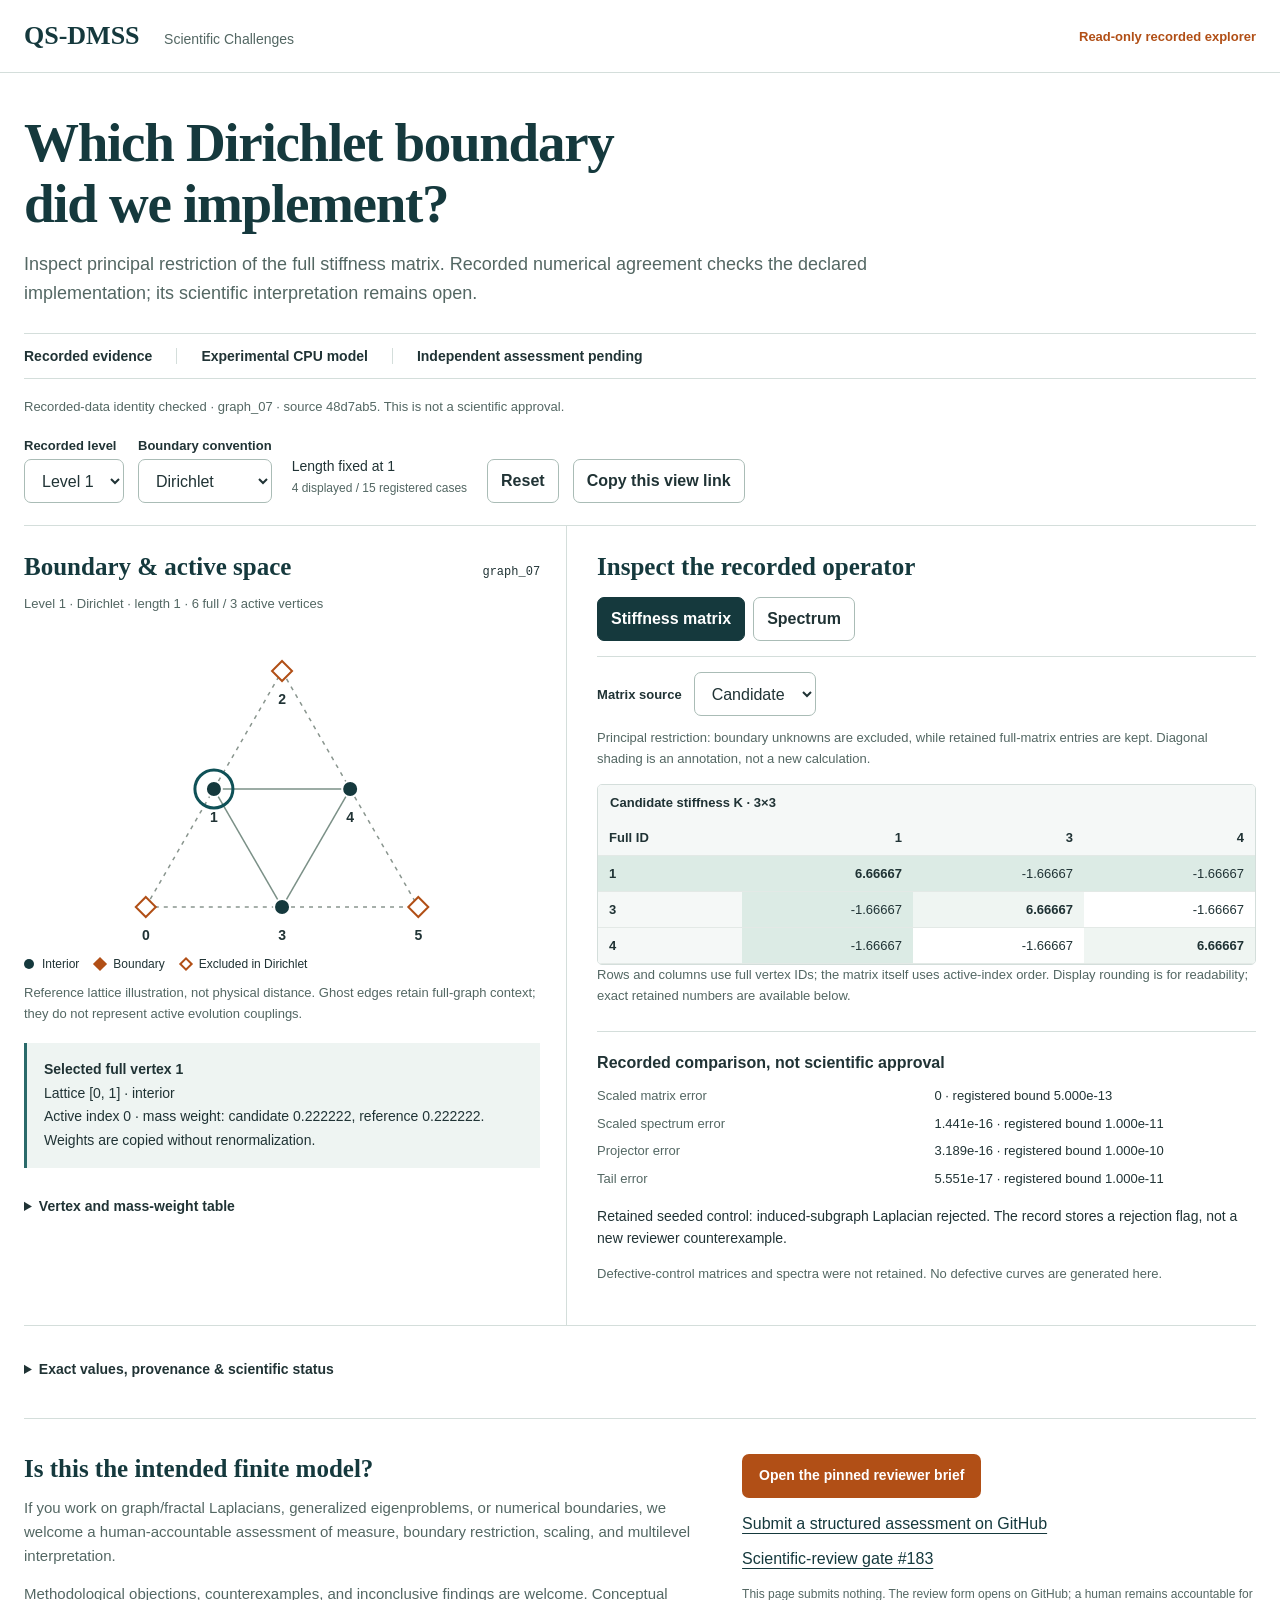
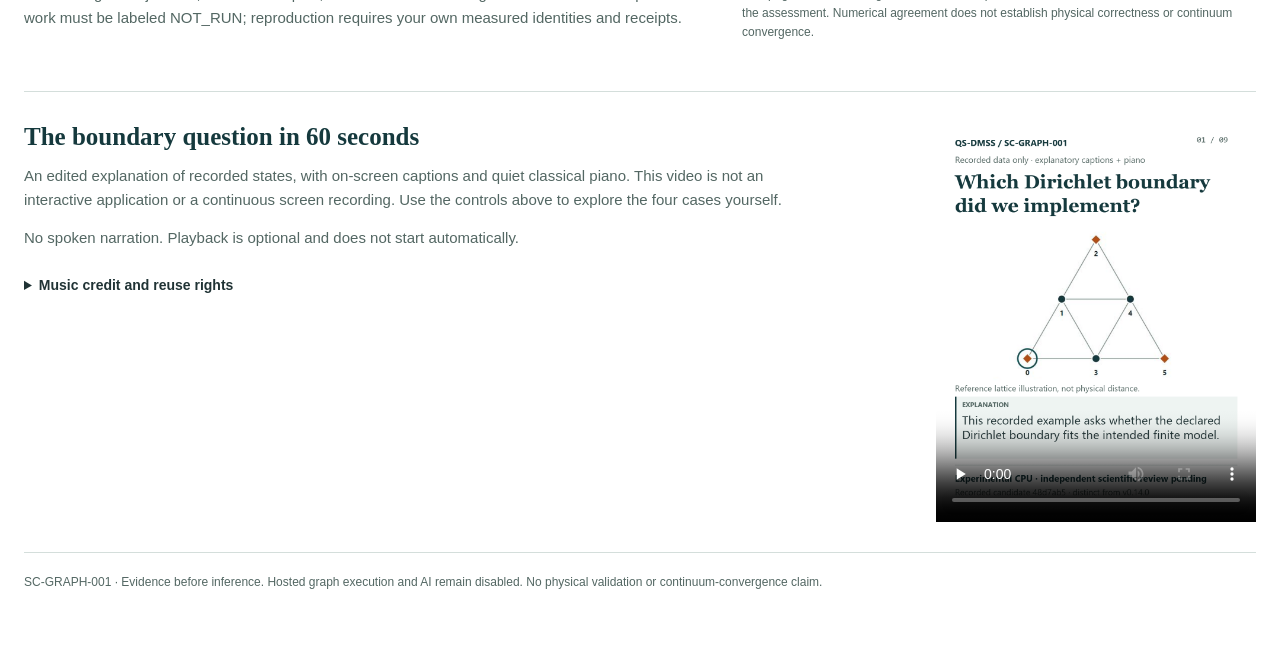
==== site/challenges/sc-graph-001/index.html @ 5e094782 "feat(studio): add recorded SC-GRAPH-001 reviewer explorer" ====
<!doctype html>
<html lang="en">
  <head>
    <meta charset="utf-8" />
    <meta name="viewport" content="width=device-width, initial-scale=1" />
    <meta name="robots" content="index, follow, max-image-preview:large" />
    <meta
      name="description"
      content="Explore four recorded graph-boundary cases for SC-GRAPH-001. Inspect active vertices, stiffness matrices and spectra. Independent scientific review is pending."
    />
    <link
      rel="canonical"
      href="https://qs-dmss.studio/challenges/sc-graph-001/"
    />
    <link rel="icon" href="../../favicon.svg" type="image/svg+xml" />
    <meta property="og:type" content="website" />
    <meta property="og:site_name" content="QS-DMSS Studio" />
    <meta
      property="og:title"
      content="Which Dirichlet boundary did we implement?"
    />
    <meta
      property="og:description"
      content="Inspect four recorded SC-GRAPH-001 cases and assess the declared finite model. Independent scientific review pending; no physical-validation claim."
    />
    <meta
      property="og:url"
      content="https://qs-dmss.studio/challenges/sc-graph-001/"
    />
    <meta
      property="og:image"
      content="https://qs-dmss.studio/challenges/sc-graph-001/social-card-v1.png"
    />
    <meta property="og:image:width" content="1200" />
    <meta property="og:image:height" content="630" />
    <meta property="og:image:type" content="image/png" />
    <meta
      property="og:image:alt"
      content="SC-GRAPH-001: Which Dirichlet boundary did we implement? A recorded level-1 graph shows three active interior vertices and three excluded boundary vertices. Independent scientific review pending."
    />
    <meta name="twitter:card" content="summary_large_image" />
    <meta
      name="twitter:title"
      content="Which Dirichlet boundary did we implement?"
    />
    <meta
      name="twitter:description"
      content="Four recorded graph-boundary cases. Frozen candidate evidence, not a new v0.14.0 calculation. Independent scientific review pending."
    />
    <meta
      name="twitter:image"
      content="https://qs-dmss.studio/challenges/sc-graph-001/social-card-v1.png"
    />
    <title>SC-GRAPH-001 · Recorded boundary explorer</title>
    <link rel="stylesheet" href="styles.css" />
    <script type="module" src="app.mjs"></script>
  </head>
  <body>
    <a class="skip" href="#main">Skip to evidence</a>
    <header>
      <a class="brand" href="../../#scientific-challenges"
        >QS-DMSS <span>Scientific Challenges</span></a
      ><span class="local-note">Read-only recorded explorer</span>
    </header>
    <main id="main">
      <section class="intro" aria-labelledby="title">
        <h1 id="title">
          Which Dirichlet boundary<br class="desktop-break" />
          did we implement?
        </h1>
        <p>
          Inspect principal restriction of the full stiffness matrix. Recorded
          numerical agreement checks the declared implementation; its scientific
          interpretation remains open.
        </p>
        <div class="truth-strip">
          <span>Recorded evidence</span><span>Experimental CPU model</span
          ><span>Independent assessment pending</span>
        </div>
      </section>
      <p id="load-status" role="status" class="status">
        Checking the recorded-data identity…
      </p>
      <p id="view-link-output" class="small" hidden>
        Selected recorded view: <a id="view-link"></a>
      </p>
      <section
        id="unavailable"
        class="unavailable"
        hidden
        aria-labelledby="unavailable-title"
      >
        <h2 id="unavailable-title">Recorded view unavailable</h2>
        <p id="unavailable-reason"></p>
        <button id="retry" type="button">Retry recorded data</button
        ><button id="invalid-reset" type="button">Reset recorded view</button>
        <p>
          No scientific success or approval is inferred from this state. The
          reviewer brief remains available below.
        </p>
      </section>
      <section
        id="explorer"
        hidden
        aria-label="Four-case recorded boundary explorer"
      >
        <div class="controls">
          <div>
            <label for="level">Recorded level</label
            ><select id="level">
              <option value="1">Level 1</option>
              <option value="2">Level 2</option>
            </select>
          </div>
          <div>
            <label for="boundary">Boundary convention</label
            ><select id="boundary">
              <option value="dirichlet">Dirichlet</option>
              <option value="neumann">Neumann</option>
            </select>
          </div>
          <span class="fixed"
            >Length fixed at 1<br /><small
              >4 displayed / 15 registered cases</small
            ></span
          >
          <button id="reset" type="button">Reset</button
          ><button id="copy" type="button">Copy this view link</button>
          <button id="show-graph" class="mobile-only" type="button">
            View selected graph
          </button>
          <p id="mobile-case-summary" class="mobile-only small"></p>
        </div>
        <div class="workbench">
          <section class="graph-panel" aria-labelledby="graph-heading">
            <div class="section-head">
              <h2 id="graph-heading">Boundary &amp; active space</h2>
              <span id="case-id" class="mono"></span>
            </div>
            <p id="case-summary" class="small"></p>
            <div
              id="graph"
              class="graph"
              aria-label="Recorded reference graph"
            ></div>
            <div class="key">
              <span><i class="circle"></i> Interior</span
              ><span><i class="diamond"></i> Boundary</span
              ><span><i class="excluded"></i> Excluded in Dirichlet</span>
            </div>
            <p class="small">
              Reference lattice illustration, not physical distance. Ghost edges
              retain full-graph context; they do not represent active evolution
              couplings.
            </p>
            <div id="node-detail" class="node-detail" aria-live="polite"></div>
            <details>
              <summary>Vertex and mass-weight table</summary>
              <div id="vertices-table" class="scroll-table"></div>
            </details>
          </section>
          <section class="evidence-panel" aria-labelledby="evidence-heading">
            <h2 id="evidence-heading">Inspect the recorded operator</h2>
            <div class="tabs" aria-label="Evidence view">
              <button id="matrix-tab" type="button" aria-pressed="true">
                Stiffness matrix</button
              ><button id="spectrum-tab" type="button" aria-pressed="false">
                Spectrum
              </button>
            </div>
            <div id="matrix-view">
              <div class="matrix-tools">
                <label for="matrix-source">Matrix source</label
                ><select id="matrix-source">
                  <option value="candidate">Candidate</option>
                  <option value="reference">Reference</option>
                </select>
              </div>
              <p id="matrix-note" class="small"></p>
              <div
                id="matrix"
                class="scroll-table"
                tabindex="0"
                aria-label="Scrollable recorded stiffness matrix"
              ></div>
              <p class="small">
                Rows and columns use full vertex IDs; the matrix itself uses
                active-index order. Display rounding is for readability; exact
                retained numbers are available below.
              </p>
            </div>
            <div id="spectrum-view" hidden>
              <p class="small">
                Generalized eigenvalues under the declared model convention.
                Ordered indices are not physical mode identities across levels.
              </p>
              <div id="spectrum"></div>
              <div id="spectrum-table" class="scroll-table"></div>
            </div>
            <div class="recorded-comparison">
              <h3>Recorded comparison, not scientific approval</h3>
              <dl id="errors"></dl>
              <p id="control-note"></p>
              <p class="small">
                Defective-control matrices and spectra were not retained. No
                defective curves are generated here.
              </p>
            </div>
          </section>
        </div>
        <details class="provenance">
          <summary>Exact values, provenance &amp; scientific status</summary>
          <p>
            This presentation copies four records from the frozen candidate, not
            the published v0.14.0 wheel. No new solver, reference, control,
            projector or tail calculation is performed.
          </p>
          <p>
            Candidate and reference evidence originated in the same AI-assisted
            maintainer workflow. Cross-tool agreement is evidence within the
            declared scope, not an independent human scientific assessment.
          </p>
          <dl>
            <dt>Frozen candidate</dt>
            <dd class="mono">48d7ab5d10da189caddbcad1dd6622e58d204940</dd>
            <dt>Scientific status</dt>
            <dd>NOT_ESTABLISHED</dd>
            <dt>Independent review / human disposition</dt>
            <dd>PENDING / PENDING</dd>
            <dt>Numerical evidence</dt>
            <dd>
              NOT_FALSIFIED_WITHIN_SCOPE, within the registered claim only
            </dd>
          </dl>
          <p id="data-source"></p>
          <p>
            <a href="data.json" target="_blank" rel="noopener"
              >Exact presentation data</a
            >
            ·
            <a href="manifest.json" target="_blank" rel="noopener"
              >Presentation provenance manifest</a
            >
          </p>
          <pre id="case-pointers"></pre>
        </details>
      </section>
      <section class="reviewer" aria-labelledby="reviewer-heading">
        <div>
          <h2 id="reviewer-heading">Is this the intended finite model?</h2>
          <p>
            If you work on graph/fractal Laplacians, generalized eigenproblems,
            or numerical boundaries, we welcome a human-accountable assessment
            of measure, boundary restriction, scaling, and multilevel
            interpretation.
          </p>
          <p>
            Methodological objections, counterexamples, and inconclusive
            findings are welcome. Conceptual work must be labeled NOT_RUN;
            reproduction requires your own measured identities and receipts.
          </p>
        </div>
        <div class="review-actions">
          <a
            class="primary-link"
            href="https://github.com/AI-Bio-Synergy-Holdings-LLC/QS-DMSS/blob/2a4c3aaec0893a2e9fcbb3137af97059c203c102/docs/sc-graph-001-reviewer-handoff.md"
            target="_blank"
            rel="noopener"
            >Open the pinned reviewer brief</a
          ><a
            href="https://github.com/AI-Bio-Synergy-Holdings-LLC/QS-DMSS/issues/new?template=scientific_review.yml"
            target="_blank"
            rel="noopener"
            >Submit a structured assessment on GitHub</a
          ><a
            href="https://github.com/AI-Bio-Synergy-Holdings-LLC/QS-DMSS/issues/183"
            target="_blank"
            rel="noopener"
            >Scientific-review gate #183</a
          >
          <p class="small">
            This page submits nothing. The review form opens on GitHub; a human
            remains accountable for the assessment. Numerical agreement does not
            establish physical correctness or continuum convergence.
          </p>
        </div>
      </section>
      <section class="demonstration" aria-labelledby="demonstration-heading">
        <div>
          <h2 id="demonstration-heading">
            The boundary question in 60 seconds
          </h2>
          <p>
            An edited explanation of recorded states, with on-screen captions
            and quiet classical piano. This video is not an interactive
            application or a continuous screen recording. Use the controls above
            to explore the four cases yourself.
          </p>
          <p>
            No spoken narration. Playback is optional and does not start
            automatically.
          </p>
          <details>
            <summary>Music credit and reuse rights</summary>
            <p>
              J.S. Bach, Aria from Goldberg Variations BWV 988, performed by
              Kimiko Ishizaka, Open Goldberg Variations (2012). Recording
              dedicated under CC0 1.0. Excerpted, level-adjusted and faded. No
              endorsement implied.
            </p>
            <p>
              <a
                href="https://opengoldbergvariations.org/"
                target="_blank"
                rel="noopener"
                >Publisher's release statement</a
              >
              ·
              <a
                href="https://commons.wikimedia.org/w/index.php?title=File:Goldberg_Variations_01_Aria.ogg&amp;oldid=1090765086"
                target="_blank"
                rel="noopener"
                >Pinned recording and rights record</a
              >
              ·
              <a
                href="https://creativecommons.org/publicdomain/zero/1.0/"
                target="_blank"
                rel="noopener"
                >CC0 terms</a
              >
            </p>
            <p>
              <a href="media-provenance.json">Media provenance and hashes</a>
            </p>
          </details>
        </div>
        <video
          controls
          playsinline
          preload="none"
          poster="video-poster.png"
          width="1080"
          height="1350"
          aria-label="60-second recorded boundary explanation with captions and optional piano"
        >
          <source src="boundary-explanation-v2.mp4" type="video/mp4" />
          <track
            kind="captions"
            src="explanations.vtt"
            srclang="en"
            label="English explanations"
          />
          Your browser cannot play this video.
          <a href="transcript.txt">Read the text explanation</a>.
        </video>
      </section>
      <footer>
        SC-GRAPH-001 · Evidence before inference. Hosted graph execution and AI
        remain disabled. No physical validation or continuum-convergence claim.
      </footer>
      <noscript
        ><p>
          JavaScript is disabled. No recorded view is inferred to have loaded.
          Use the pinned reviewer brief for the frozen evidence and reproduction
          instructions.
        </p></noscript
      >
    </main>
  </body>
</html>
---- site/challenges/sc-graph-001/styles.css ----
:root {
  --text: #203335;
  --muted: #536763;
  --teal: #15393d;
  --accent: #2a6a6a;
  --copper: #b14f16;
  --line: #d4dedb;
  --soft: #eef4f2;
  --focus: #0f5157;
  font-family: "Segoe UI", Arial, sans-serif;
  color: var(--text);
  background: #fff;
  font-size: 16px;
}
* {
  box-sizing: border-box;
}
[hidden] {
  display: none !important;
}
body {
  margin: 0;
}
button,
select {
  font: inherit;
  color: inherit;
}
button,
select,
a {
  touch-action: manipulation;
}
button,
select {
  min-height: 44px;
  border: 1px solid #aabcb6;
  border-radius: 7px;
  background: #fff;
  padding: 9px 13px;
}
button {
  cursor: pointer;
  font-weight: 600;
}
button:hover {
  background: var(--soft);
}
a {
  color: var(--teal);
  text-underline-offset: 4px;
}
button:focus-visible,
select:focus-visible,
a:focus-visible,
summary:focus-visible,
[tabindex]:focus-visible {
  outline: 3px solid var(--focus);
  outline-offset: 4px;
}
.skip {
  position: absolute;
  left: 16px;
  top: -90px;
  background: #fff;
  padding: 14px;
  z-index: 10;
}
.skip:focus {
  top: 10px;
}
header {
  padding: 21px max(24px, calc((100vw - 1280px) / 2));
  display: flex;
  gap: 20px;
  align-items: center;
  justify-content: space-between;
  border-bottom: 1px solid var(--line);
}
.brand {
  font-family: Georgia, serif;
  font-size: 26px;
  font-weight: 600;
}
.brand span {
  font:
    14px "Segoe UI",
    sans-serif;
  padding-left: 18px;
  color: var(--muted);
}
.local-note {
  font-size: 13px;
  color: var(--copper);
  font-weight: 650;
}
main {
  max-width: 1280px;
  margin: auto;
  padding: 40px 24px;
}
h1,
h2 {
  font-family: Georgia, "Times New Roman", serif;
  color: var(--teal);
}
h1 {
  font-size: clamp(33px, 4.3vw, 57px);
  line-height: 1.1;
  letter-spacing: -1.3px;
  margin: 0 0 16px;
}
h2 {
  font-size: 25px;
  line-height: 1.2;
  margin: 0 0 12px;
}
h3 {
  font-size: 16px;
  line-height: 1.4;
  margin: 0 0 12px;
}
p {
  line-height: 1.6;
  margin: 0 0 14px;
}
.intro > p {
  max-width: 860px;
  color: var(--muted);
  font-size: 18px;
}
.truth-strip {
  display: flex;
  flex-wrap: wrap;
  gap: 12px 24px;
  margin-top: 25px;
  padding: 14px 0;
  border-top: 1px solid var(--line);
  border-bottom: 1px solid var(--line);
  font-size: 14px;
  font-weight: 600;
}
.truth-strip span:not(:first-child) {
  border-left: 1px solid var(--line);
  padding-left: 24px;
}
.status {
  margin: 18px 0;
  font-size: 13px;
  color: var(--muted);
}
.controls {
  display: flex;
  align-items: end;
  gap: 14px;
  flex-wrap: wrap;
  padding: 3px 0 22px;
}
.controls > div {
  display: grid;
  gap: 6px;
}
label {
  font-size: 13px;
  font-weight: 600;
}
.fixed {
  font-size: 14px;
  line-height: 1.5;
  padding: 5px 6px;
}
.fixed small {
  font-size: 12px;
  color: var(--muted);
}
.workbench {
  display: grid;
  grid-template-columns: minmax(320px, 0.88fr) minmax(0, 1.12fr);
  border-top: 1px solid var(--line);
  border-bottom: 1px solid var(--line);
}
.graph-panel {
  padding: 26px 26px 26px 0;
  min-width: 0;
}
.evidence-panel {
  padding: 26px 0 26px 30px;
  border-left: 1px solid var(--line);
  min-width: 0;
}
.section-head {
  display: flex;
  gap: 12px;
  justify-content: space-between;
  align-items: baseline;
}
.mono,
pre {
  font-family: Consolas, "Courier New", monospace;
  font-size: 12px;
}
.small {
  font-size: 13px;
  color: var(--muted);
  line-height: 1.6;
}
.graph {
  width: 100%;
  min-height: 290px;
}
.graph svg {
  display: block;
  width: 100%;
  overflow: visible;
}
.edge {
  stroke: #7b9087;
  stroke-width: 1.5;
  vector-effect: non-scaling-stroke;
}
.edge.ghost {
  stroke-dasharray: 4 5;
  stroke: #89958e;
  opacity: 1;
}
.node {
  cursor: pointer;
}
.node .mark {
  fill: var(--teal);
  stroke: #fff;
  stroke-width: 2;
  vector-effect: non-scaling-stroke;
}
.node.boundary .mark {
  fill: var(--copper);
}
.node.excluded .mark {
  fill: #fff;
  stroke: var(--copper);
  stroke-width: 2;
}
.node .selection {
  fill: none;
  stroke: var(--focus);
  stroke-width: 3;
  opacity: 0;
  vector-effect: non-scaling-stroke;
}
.node.selected .selection,
.node:focus-visible .selection {
  opacity: 1;
}
.node text {
  font-size: 14px;
  font-weight: 650;
  fill: var(--text);
  text-anchor: middle;
}
.node .hit {
  fill: transparent;
  stroke: none;
}
.key {
  display: flex;
  flex-wrap: wrap;
  gap: 10px 16px;
  font-size: 12px;
  margin: 8px 0 12px;
}
.key span {
  display: flex;
  align-items: center;
  gap: 8px;
}
.key i {
  display: inline-block;
  width: 10px;
  height: 10px;
}
.key .circle {
  border-radius: 50%;
  background: var(--teal);
}
.key .diamond {
  background: var(--copper);
  transform: rotate(45deg);
}
.key .excluded {
  border: 2px solid var(--copper);
  transform: rotate(45deg);
}
.node-detail {
  background: var(--soft);
  padding: 15px 17px;
  border-left: 3px solid var(--accent);
  margin: 18px 0;
  font-size: 14px;
  line-height: 1.7;
}
.node-detail strong {
  display: block;
}
.tabs {
  display: flex;
  gap: 8px;
  border-bottom: 1px solid var(--line);
  padding-bottom: 15px;
  margin: 15px 0;
}
.tabs button[aria-pressed="true"] {
  background: var(--teal);
  color: #fff;
  border-color: var(--teal);
}
.matrix-tools {
  display: flex;
  align-items: center;
  gap: 12px;
  margin-bottom: 12px;
}
.scroll-table {
  max-width: 100%;
  overflow: auto;
  border: 1px solid var(--line);
  border-radius: 5px;
}
table {
  border-collapse: collapse;
  width: 100%;
  font-variant-numeric: tabular-nums;
  font-size: 13px;
}
caption {
  text-align: left;
  font-size: 13px;
  font-weight: 600;
  padding: 10px 12px;
  background: #f5f8f7;
}
th,
td {
  padding: 10px 11px;
  text-align: right;
  border-bottom: 1px solid #e3e9e6;
  white-space: nowrap;
}
th {
  font-weight: 650;
  background: #f5f8f7;
}
th:first-child,
td:first-child {
  text-align: left;
}
td.diagonal {
  background: #eff5f2;
  font-weight: 600;
}
td.selected-cell,
th.selected-cell {
  background: #dcebe5;
}
table.large {
  min-width: 750px;
}
details {
  margin-top: 15px;
}
summary {
  cursor: pointer;
  padding: 12px 0;
  font-weight: 600;
  font-size: 14px;
  min-height: 44px;
}
.recorded-comparison {
  margin-top: 24px;
  padding-top: 20px;
  border-top: 1px solid var(--line);
}
dl {
  margin: 0;
  display: grid;
  grid-template-columns: minmax(120px, 1fr) minmax(0, 1fr);
  gap: 8px 16px;
  font-size: 13px;
  line-height: 1.5;
}
dt {
  color: var(--muted);
}
dd {
  margin: 0;
  overflow-wrap: anywhere;
}
#errors dd {
  font-variant-numeric: tabular-nums;
}
#control-note {
  margin-top: 17px;
  font-size: 14px;
}
#spectrum svg {
  display: block;
  width: 100%;
}
.provenance {
  padding: 8px 0 25px;
  border-bottom: 1px solid var(--line);
}
.provenance p {
  font-size: 14px;
  max-width: 950px;
}
.provenance dl {
  margin: 14px 0;
}
.provenance pre {
  white-space: pre-wrap;
  overflow-wrap: anywhere;
  background: #f5f8f7;
  padding: 14px;
  line-height: 1.6;
}
.reviewer {
  display: grid;
  grid-template-columns: 1.3fr 1fr;
  gap: 50px;
  padding: 35px 0;
}
.reviewer p {
  font-size: 15px;
  color: var(--muted);
}
.review-actions {
  display: flex;
  flex-direction: column;
  align-items: start;
  gap: 17px;
}
.primary-link {
  background: var(--copper);
  color: #fff;
  border-radius: 7px;
  padding: 13px 17px;
  font-size: 14px;
  font-weight: 650;
  text-decoration: none;
  min-height: 44px;
}
.review-actions .small {
  font-size: 12px;
}
footer {
  font-size: 12px;
  line-height: 1.6;
  color: var(--muted);
  border-top: 1px solid var(--line);
  padding: 20px 0;
}
.unavailable {
  background: #fcf3ee;
  border-left: 4px solid var(--copper);
  padding: 22px;
}
.unavailable button {
  margin: 5px 8px 5px 0;
}
@media (max-width: 780px) {
  header {
    padding: 16px 20px;
  }
  .brand {
    font-size: 22px;
  }
  .brand span {
    display: none;
  }
  main {
    padding: 26px 20px;
  }
  .intro > p {
    font-size: 16px;
  }
  .desktop-break {
    display: none;
  }
  .truth-strip {
    gap: 8px 15px;
    font-size: 12px;
  }
  .truth-strip span:not(:first-child) {
    padding-left: 0;
    border-left: 0;
  }
  .controls {
    gap: 10px;
  }
  .controls > div {
    flex: 1 1 145px;
  }
  .controls select {
    width: 100%;
    max-width: 100%;
    font-size: 13px;
  }
  .fixed {
    flex: 1 1 150px;
    font-size: 13px;
  }
  .controls button {
    font-size: 13px;
  }
  .workbench {
    grid-template-columns: 1fr;
  }
  .graph-panel {
    padding: 23px 0;
  }
  .evidence-panel {
    padding: 23px 0;
    border-left: 0;
    border-top: 1px solid var(--line);
  }
  .graph {
    min-height: 260px;
  }
  .reviewer {
    grid-template-columns: 1fr;
    gap: 18px;
    padding-top: 27px;
  }
  .section-head {
    gap: 8px;
  }
  h2 {
    font-size: 23px;
  }
  dl {
    grid-template-columns: 1fr 1fr;
  }
  th,
  td {
    padding: 10px 8px;
  }
  .node text {
    font-size: 14px;
  }
  .provenance dl {
    grid-template-columns: 1fr;
  }
  .provenance dt {
    font-weight: 650;
  }
  .provenance dd {
    margin-bottom: 5px;
  }
}
@media (max-width: 380px) {
  main {
    padding-left: 16px;
    padding-right: 16px;
  }
  .local-note {
    font-size: 11px;
  }
  .tabs {
    gap: 6px;
  }
  .tabs button {
    font-size: 13px;
    padding: 9px 12px;
  }
  .controls {
    align-items: center;
  }
}
@media (max-width: 780px) {
  #explorer {
    display: flex;
    flex-direction: column;
  }
  .workbench {
    display: contents;
  }
  .graph-panel {
    order: 0;
    border-bottom: 1px solid var(--line);
  }
  .controls {
    order: 1;
    padding-top: 20px;
    border-bottom: 1px solid var(--line);
  }
  .evidence-panel {
    order: 2;
    border-top: 0;
  }
  .provenance {
    order: 3;
  }
  .intro > p {
    font-size: 15px;
  }
  .intro h1 {
    font-size: 32px;
  }
  .truth-strip {
    margin-top: 18px;
  }
  .graph-panel .small {
    margin-bottom: 8px;
  }
}
@media (prefers-reduced-motion: reduce) {
  *,
  *::before,
  *::after {
    scroll-behavior: auto !important;
    transition: none !important;
    animation: none !important;
  }
}
@media print {
  header,
  .controls,
  .tabs,
  .matrix-tools,
  .review-actions {
    display: none;
  }
  .workbench,
  .reviewer {
    display: block;
  }
  .evidence-panel {
    border: 0;
    padding: 20px 0;
  }
  .scroll-table {
    overflow: visible;
  }
  #explorer[hidden] {
    display: none;
  }
  details > * {
    display: block !important;
  }
  footer {
    color: #000;
  }
}
.brand {
  text-decoration: none;
}
.demonstration {
  display: grid;
  grid-template-columns: minmax(0, 1fr) minmax(0, 320px);
  gap: 40px;
  border-top: 1px solid var(--line);
  padding: 30px 0;
}
.demonstration p {
  max-width: 760px;
  font-size: 15px;
  color: var(--muted);
}
.demonstration video {
  display: block;
  width: 100%;
  height: auto;
  max-width: 320px;
  background: var(--soft);
}
.intro h1 {
  overflow-wrap: anywhere;
}
#data-source {
  overflow-wrap: anywhere;
}
#view-link-output {
  overflow-wrap: anywhere;
}
.mobile-only {
  display: none;
}
@media (max-width: 780px) {
  .mobile-only {
    display: block;
  }
  #mobile-case-summary {
    flex-basis: 100%;
    margin: 0;
  }
}
@media (max-width: 780px) {
  header {
    flex-wrap: wrap;
    gap: 8px;
  }
  .demonstration {
    grid-template-columns: 1fr;
    gap: 20px;
  }
  .demonstration video {
    justify-self: center;
  }
  .spectrum-axis {
    shape-rendering: crispEdges;
  }
  .controls > div {
    min-width: 0;
  }
}
@media print {
  .demonstration video {
    display: none;
  }
}
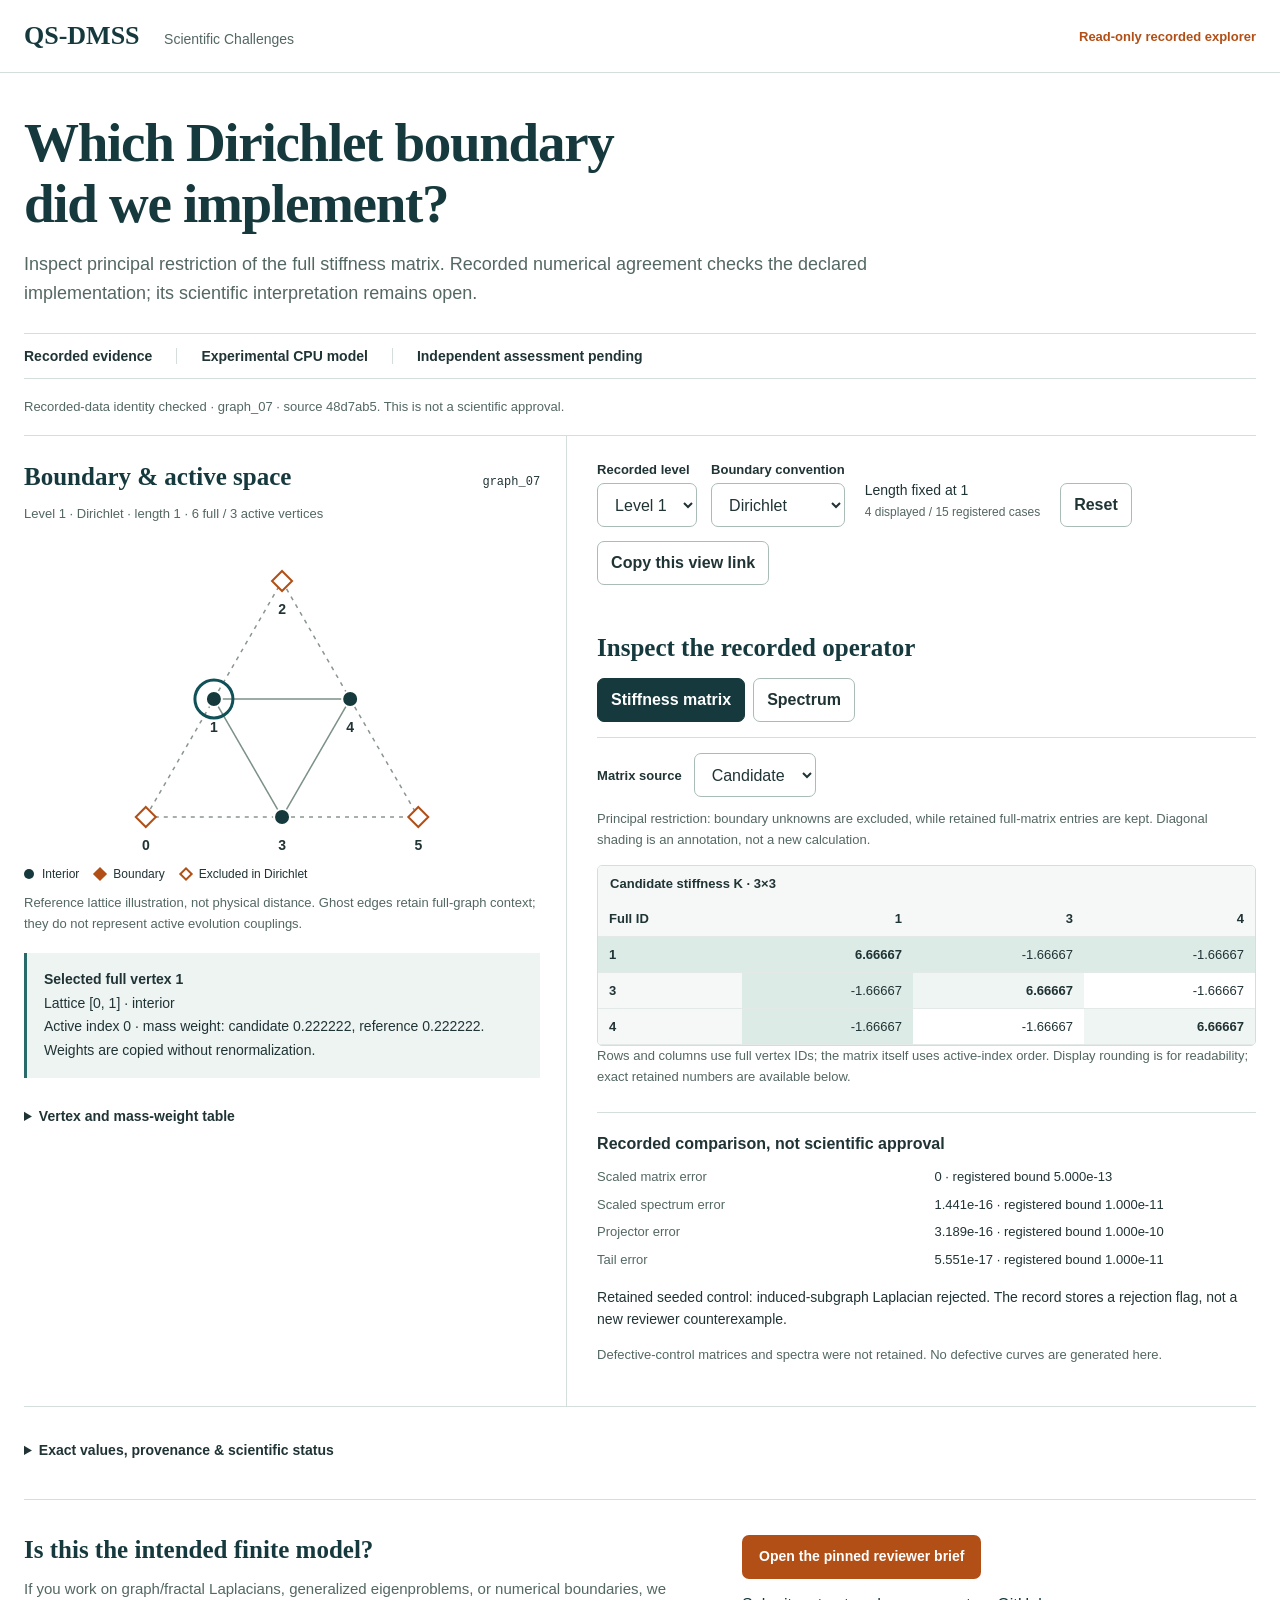
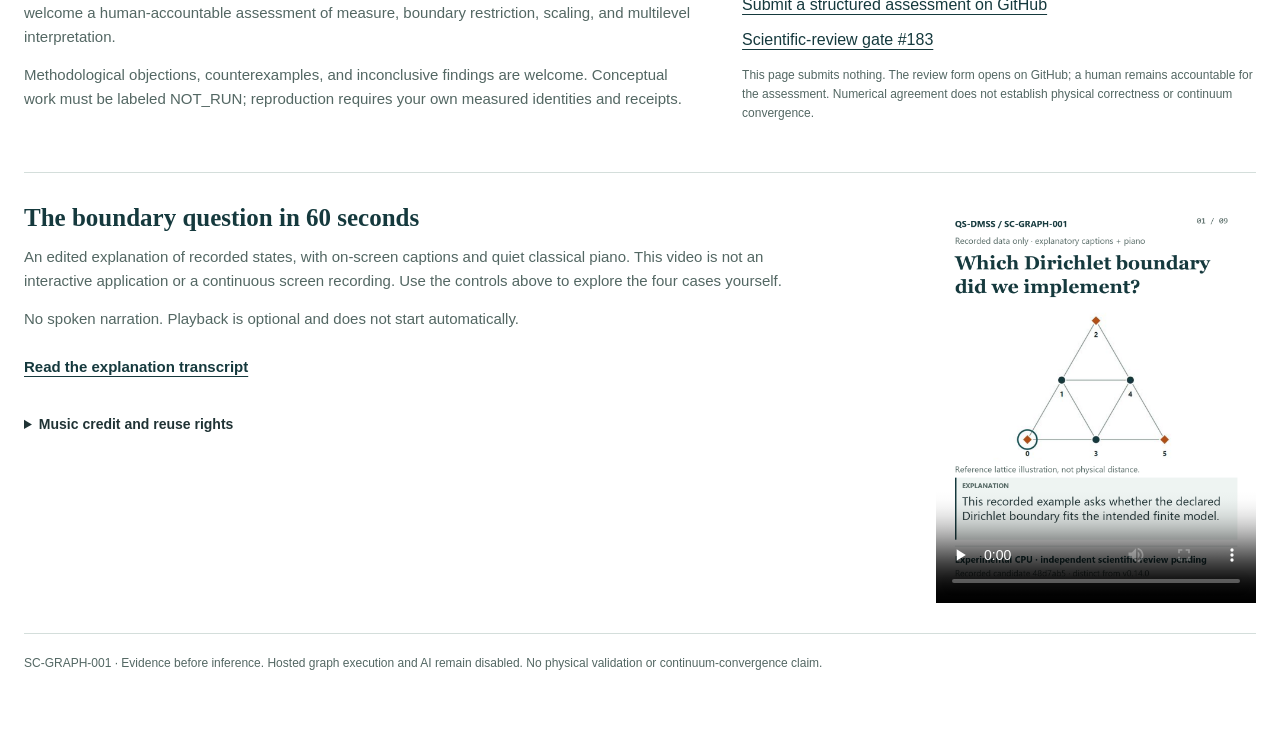
==== commit 1b27ff33: "fix(studio): align explorer focus order and expose transcript" ====
--- a/site/challenges/sc-graph-001/index.html
+++ b/site/challenges/sc-graph-001/index.html
@@ -104,33 +104,6 @@
         hidden
         aria-label="Four-case recorded boundary explorer"
       >
-        <div class="controls">
-          <div>
-            <label for="level">Recorded level</label
-            ><select id="level">
-              <option value="1">Level 1</option>
-              <option value="2">Level 2</option>
-            </select>
-          </div>
-          <div>
-            <label for="boundary">Boundary convention</label
-            ><select id="boundary">
-              <option value="dirichlet">Dirichlet</option>
-              <option value="neumann">Neumann</option>
-            </select>
-          </div>
-          <span class="fixed"
-            >Length fixed at 1<br /><small
-              >4 displayed / 15 registered cases</small
-            ></span
-          >
-          <button id="reset" type="button">Reset</button
-          ><button id="copy" type="button">Copy this view link</button>
-          <button id="show-graph" class="mobile-only" type="button">
-            View selected graph
-          </button>
-          <p id="mobile-case-summary" class="mobile-only small"></p>
-        </div>
         <div class="workbench">
           <section class="graph-panel" aria-labelledby="graph-heading">
             <div class="section-head">
@@ -159,6 +132,33 @@
               <div id="vertices-table" class="scroll-table"></div>
             </details>
           </section>
+          <div class="controls">
+            <div>
+              <label for="level">Recorded level</label
+              ><select id="level">
+                <option value="1">Level 1</option>
+                <option value="2">Level 2</option>
+              </select>
+            </div>
+            <div>
+              <label for="boundary">Boundary convention</label
+              ><select id="boundary">
+                <option value="dirichlet">Dirichlet</option>
+                <option value="neumann">Neumann</option>
+              </select>
+            </div>
+            <span class="fixed"
+              >Length fixed at 1<br /><small
+                >4 displayed / 15 registered cases</small
+              ></span
+            >
+            <button id="reset" type="button">Reset</button
+            ><button id="copy" type="button">Copy this view link</button>
+            <button id="show-graph" class="mobile-only" type="button">
+              View selected graph
+            </button>
+            <p id="mobile-case-summary" class="mobile-only small"></p>
+          </div>
           <section class="evidence-panel" aria-labelledby="evidence-heading">
             <h2 id="evidence-heading">Inspect the recorded operator</h2>
             <div class="tabs" aria-label="Evidence view">
@@ -299,6 +299,11 @@
           <p>
             No spoken narration. Playback is optional and does not start
             automatically.
+          </p>
+          <p>
+            <a id="video-transcript" class="transcript-link" href="transcript.txt"
+              >Read the explanation transcript</a
+            >
           </p>
           <details>
             <summary>Music credit and reuse rights</summary>
@@ -344,7 +349,7 @@
           height="1350"
           aria-label="60-second recorded boundary explanation with captions and optional piano"
         >
-          <source src="boundary-explanation-v2.mp4" type="video/mp4" />
+          <source src="boundary-explanation-web-v1.mp4" type="video/mp4" />
           <track
             kind="captions"
             src="explanations.vtt"
--- a/site/challenges/sc-graph-001/styles.css
+++ b/site/challenges/sc-graph-001/styles.css
@@ -150,11 +150,13 @@
   color: var(--muted);
 }
 .controls {
+  grid-area: controls;
   display: flex;
   align-items: end;
   gap: 14px;
   flex-wrap: wrap;
-  padding: 3px 0 22px;
+  padding: 26px 0 22px 30px;
+  border-left: 1px solid var(--line);
 }
 .controls > div {
   display: grid;
@@ -176,14 +178,17 @@
 .workbench {
   display: grid;
   grid-template-columns: minmax(320px, 0.88fr) minmax(0, 1.12fr);
+  grid-template-areas: "graph controls" "graph evidence";
   border-top: 1px solid var(--line);
   border-bottom: 1px solid var(--line);
 }
 .graph-panel {
+  grid-area: graph;
   padding: 26px 26px 26px 0;
   min-width: 0;
 }
 .evidence-panel {
+  grid-area: evidence;
   padding: 26px 0 26px 30px;
   border-left: 1px solid var(--line);
   min-width: 0;
@@ -449,6 +454,12 @@
   text-decoration: none;
   min-height: 44px;
 }
+.transcript-link {
+  display: inline-flex;
+  align-items: center;
+  min-height: 44px;
+  font-weight: 600;
+}
 .review-actions .small {
   font-size: 12px;
 }
@@ -496,6 +507,9 @@
   }
   .controls {
     gap: 10px;
+    padding: 20px 0 22px;
+    border-left: 0;
+    border-bottom: 1px solid var(--line);
   }
   .controls > div {
     flex: 1 1 145px;
@@ -513,15 +527,16 @@
     font-size: 13px;
   }
   .workbench {
-    grid-template-columns: 1fr;
+    grid-template-columns: minmax(0, 1fr);
+    grid-template-areas: "graph" "controls" "evidence";
   }
   .graph-panel {
     padding: 23px 0;
+    border-bottom: 1px solid var(--line);
   }
   .evidence-panel {
     padding: 23px 0;
     border-left: 0;
-    border-top: 1px solid var(--line);
   }
   .graph {
     min-height: 260px;
@@ -577,29 +592,6 @@
   }
 }
 @media (max-width: 780px) {
-  #explorer {
-    display: flex;
-    flex-direction: column;
-  }
-  .workbench {
-    display: contents;
-  }
-  .graph-panel {
-    order: 0;
-    border-bottom: 1px solid var(--line);
-  }
-  .controls {
-    order: 1;
-    padding-top: 20px;
-    border-bottom: 1px solid var(--line);
-  }
-  .evidence-panel {
-    order: 2;
-    border-top: 0;
-  }
-  .provenance {
-    order: 3;
-  }
   .intro > p {
     font-size: 15px;
   }
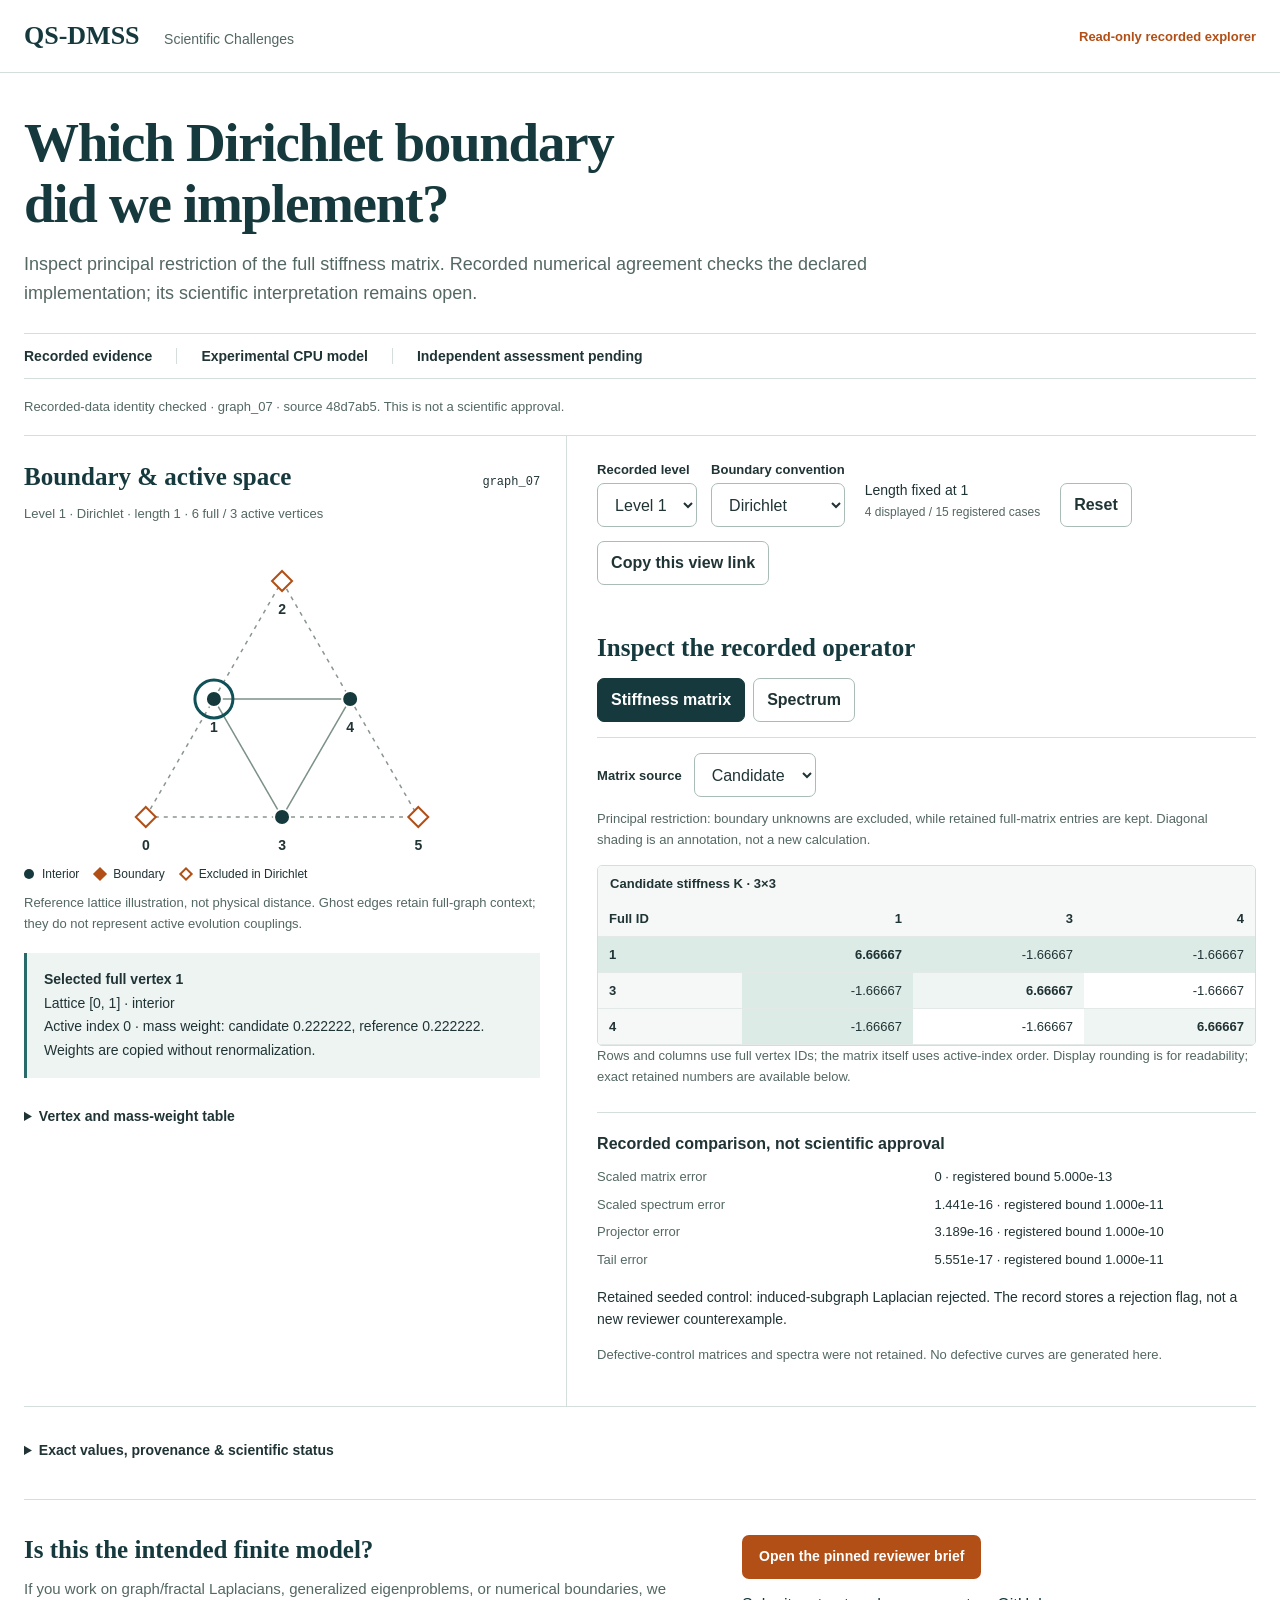
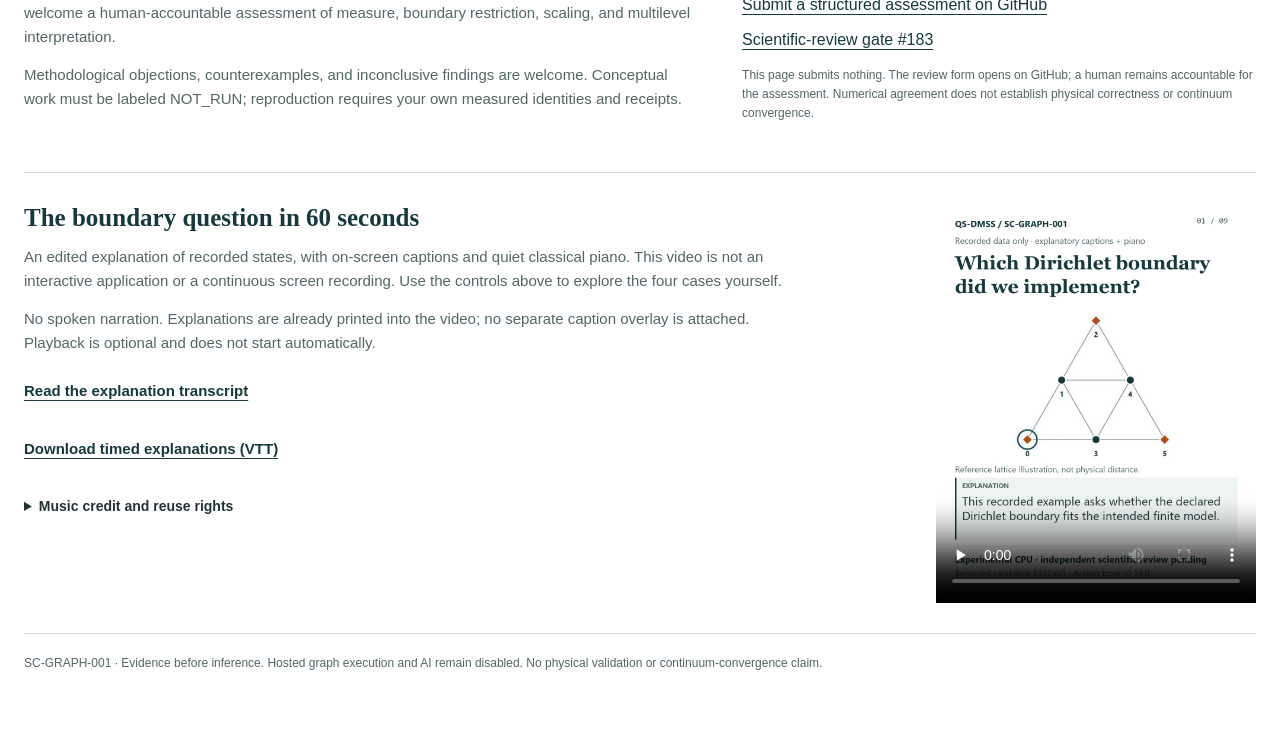
==== commit e50ee31e: "fix(studio): prevent duplicate recorded-video captions" ====
--- a/site/challenges/sc-graph-001/index.html
+++ b/site/challenges/sc-graph-001/index.html
@@ -296,13 +296,23 @@
             application or a continuous screen recording. Use the controls above
             to explore the four cases yourself.
           </p>
-          <p>
-            No spoken narration. Playback is optional and does not start
-            automatically.
+          <p id="video-caption-note">
+            No spoken narration. Explanations are already printed into the video;
+            no separate caption overlay is attached. Playback is optional and
+            does not start automatically.
           </p>
           <p>
             <a id="video-transcript" class="transcript-link" href="transcript.txt"
               >Read the explanation transcript</a
+            >
+          </p>
+          <p>
+            <a
+              id="video-caption-download"
+              class="transcript-link"
+              href="explanations.vtt"
+              download
+              >Download timed explanations (VTT)</a
             >
           </p>
           <details>
@@ -347,15 +357,10 @@
           poster="video-poster.png"
           width="1080"
           height="1350"
-          aria-label="60-second recorded boundary explanation with captions and optional piano"
+          aria-label="60-second recorded boundary explanation with on-screen explanations and optional piano"
+          aria-describedby="video-caption-note video-transcript"
         >
           <source src="boundary-explanation-web-v1.mp4" type="video/mp4" />
-          <track
-            kind="captions"
-            src="explanations.vtt"
-            srclang="en"
-            label="English explanations"
-          />
           Your browser cannot play this video.
           <a href="transcript.txt">Read the text explanation</a>.
         </video>
